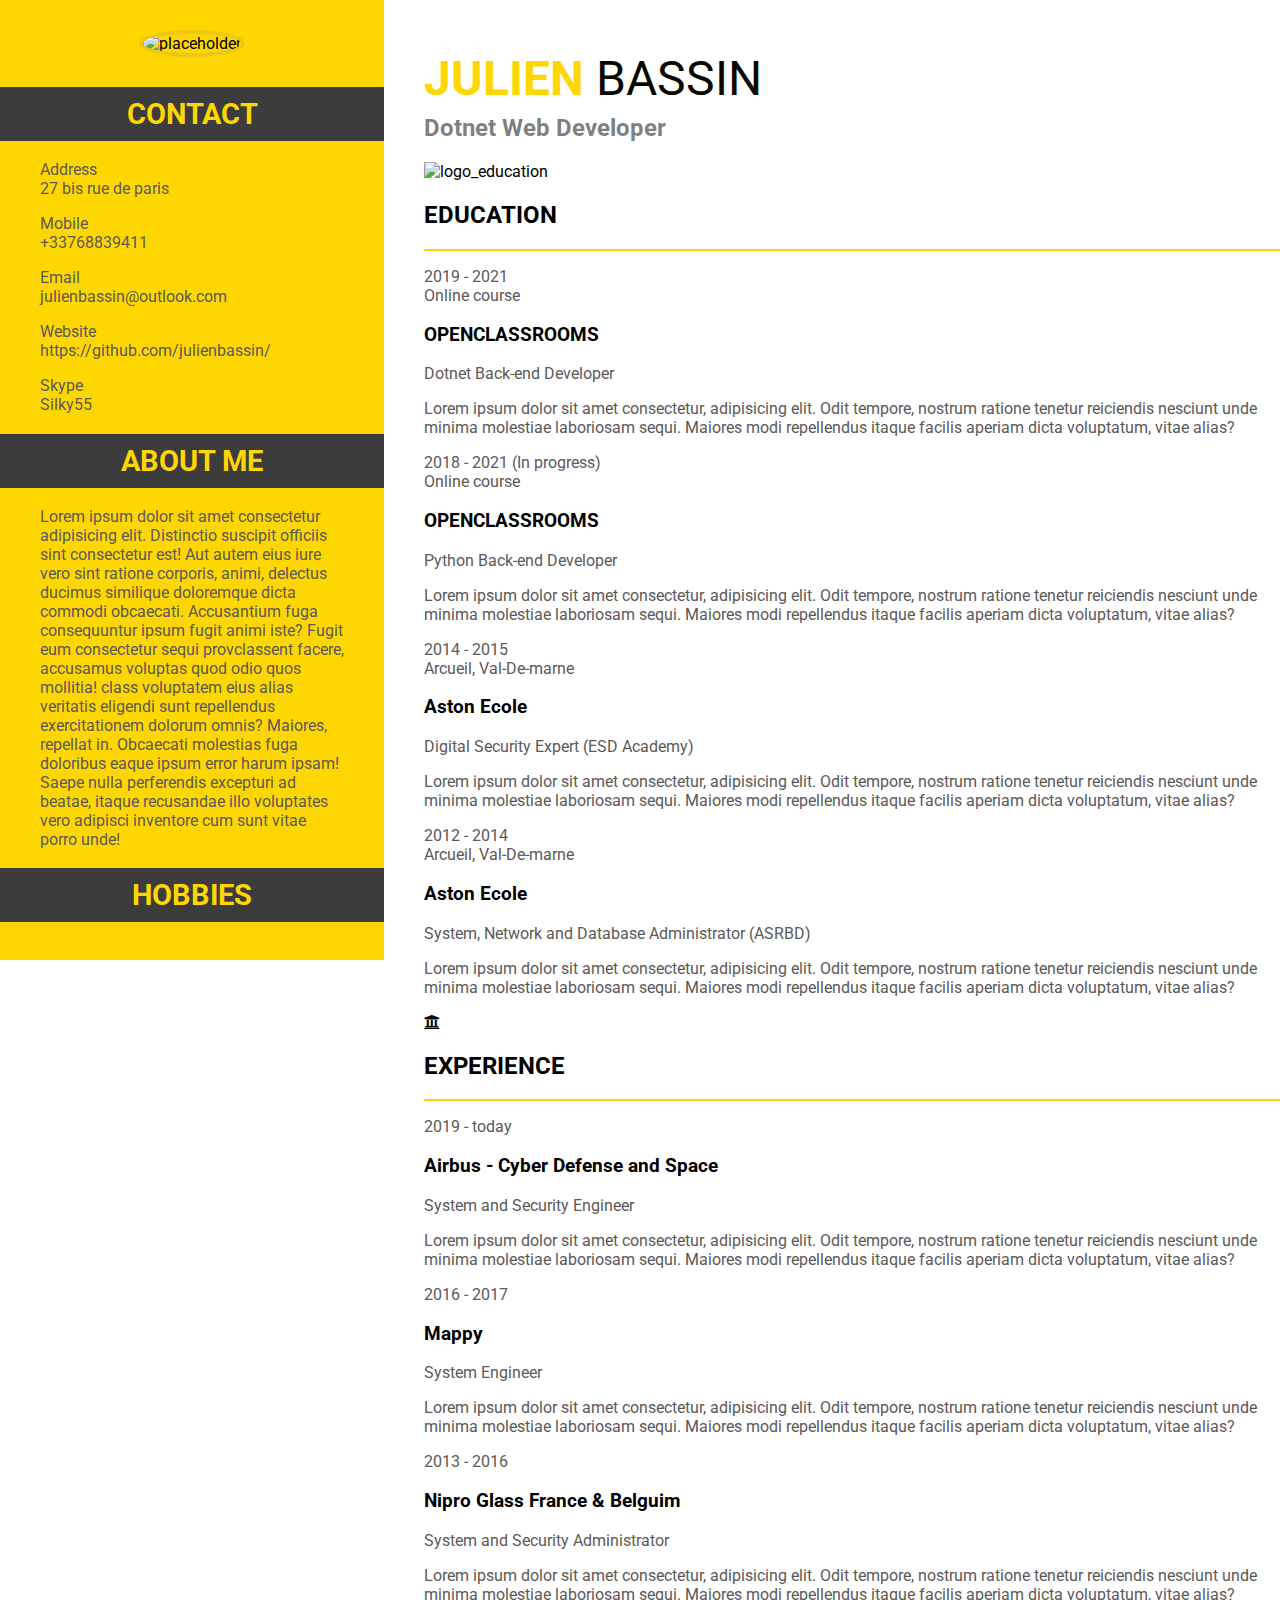
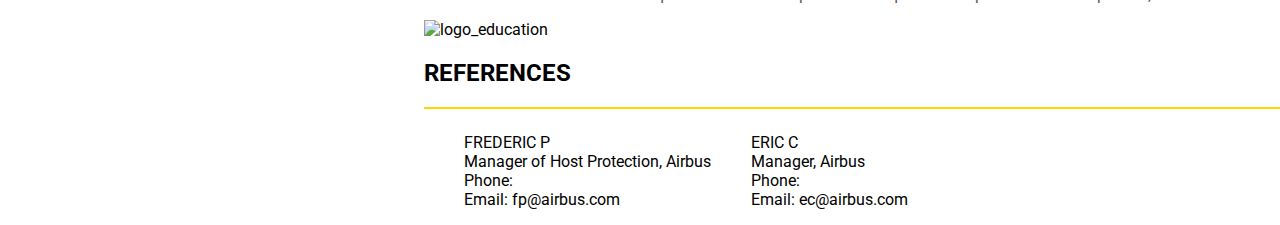
==== Projet 1/resume/index.html @ d7867b4b "create bank application" ====
<!DOCTYPE html>
<html lang="en">

<head>
    <meta charset="UTF-8">
    <title>Resume HTML 5 By Julien Bassin</title>
    <link rel="stylesheet" href="styleresume.css" type="text/css">
    <link href="https://fonts.googleapis.com/css?family=Open+Sans:300|Roboto&display=swap" rel="stylesheet">
    <link rel="stylesheet" href="fontawesome-free-5.11.2-web/css/all.css">
</head>

<body>
    <div class="container">
        <div class="info">
            <div class="photo_me">
                <img src="https://via.placeholder.com/175" alt="placeholder">
            </div>
            <div class="contact">
                <h1>CONTACT</h1>
                <p>
                    Address <br />
                    27 bis rue de paris
                </p>
                <p>
                    Mobile <br />
                    +33768839411
                </p>
                <p>
                    Email <br />
                    julienbassin@outlook.com
                </p>
                <p>
                    Website <br />
                    https://github.com/julienbassin/
                </p>
                <p>
                    Skype <br />
                    Silky55
                </p>
            </div>
            <div class="about_me">
                <h1>ABOUT ME</h1>
                <p>Lorem ipsum dolor sit amet consectetur adipisicing elit. Distinctio suscipit officiis sint
                    consectetur est! Aut autem eius iure vero sint ratione corporis, animi, delectus ducimus similique
                    doloremque dicta commodi obcaecati.
                    Accusantium fuga consequuntur ipsum fugit animi iste? Fugit eum consectetur sequi provclassent
                    facere, accusamus voluptas quod odio quos mollitia! class voluptatem eius alias veritatis eligendi
                    sunt repellendus exercitationem dolorum omnis?
                    Maiores, repellat in. Obcaecati molestias fuga doloribus eaque ipsum error harum ipsam! Saepe nulla
                    perferendis excepturi ad beatae, itaque recusandae illo voluptates vero adipisci inventore cum sunt
                    vitae porro unde!</p>
            </div>
            <div class="hobbies">
                <h1>HOBBIES</h1>
                <img src="#" alt="">
                <img src="#" alt="">
                <img src="#" alt="">
            </div>
        </div>
        <div class="principal">
            <h1 class="principal-title"><span class="color-principal-firstname">JULIEN</span>
                <span class="color-principal-lastname">BASSIN</span></h1>
            <h2 class="principal-title-h2">Dotnet Web Developer</h2>
            <section>
                <div class="education">
                    <img src="logo_education" alt="logo_education">
                    <h2>EDUCATION</h2>
                    <hr />
                    <div>
                        <p class="para-date">
                            2019 - 2021 <br />
                            Online course
                        </p>
                        <h3>OPENCLASSROOMS</h3>
                        <p>Dotnet Back-end Developer</p>
                        <p>Lorem ipsum dolor sit amet consectetur, adipisicing elit. Odit tempore, nostrum ratione
                            tenetur reiciendis nesciunt unde minima molestiae laboriosam sequi. Maiores modi repellendus
                            itaque facilis aperiam dicta voluptatum, vitae alias?</p>

                        <p class="para-date">
                            2018 - 2021 (In progress)<br />
                            Online course
                        </p>
                        <h3>OPENCLASSROOMS</h3>
                        <p>Python Back-end Developer</p>
                        <p>Lorem ipsum dolor sit amet consectetur, adipisicing elit. Odit tempore, nostrum ratione
                            tenetur reiciendis nesciunt unde minima molestiae laboriosam sequi. Maiores modi repellendus
                            itaque facilis aperiam dicta voluptatum, vitae alias?</p>

                        <p class="para-date">
                            2014 - 2015 <br />
                            Arcueil, Val-De-marne

                        </p>
                        <h3>Aston Ecole</h3>
                        <p>Digital Security Expert (ESD Academy)</p>
                        <p>Lorem ipsum dolor sit amet consectetur, adipisicing elit. Odit tempore, nostrum ratione
                            tenetur reiciendis nesciunt unde minima molestiae laboriosam sequi. Maiores modi repellendus
                            itaque facilis aperiam dicta voluptatum, vitae alias?</p>

                        <p class="para-date">
                            2012 - 2014 <br />
                            Arcueil, Val-De-marne
                        </p>
                        <h3>Aston Ecole</h3>
                        <p>System, Network and Database Administrator (ASRBD)</p>
                        <p>Lorem ipsum dolor sit amet consectetur, adipisicing elit. Odit tempore, nostrum ratione
                            tenetur reiciendis nesciunt unde minima molestiae laboriosam sequi. Maiores modi repellendus
                            itaque facilis aperiam dicta voluptatum, vitae alias?</p>
                    </div>
                </div>
                <div class="experience">
                    <!--<img src="logo_experience" alt="logo_education"> -->
                    <i class="fas fa-university"></i>
                    <h2>EXPERIENCE</h2>
                    <hr />
                    <div class="flex-container">
                        <div>
                            <p class="para-date">2019 - today</p>
                        </div>
                        <div>
                            <h3>Airbus - Cyber Defense and Space</h3>
                            <p class="companyName">System and Security Engineer</p>
                            <p class="text">Lorem ipsum dolor sit amet consectetur, adipisicing elit. Odit tempore,
                                nostrum ratione tenetur reiciendis nesciunt unde minima molestiae laboriosam sequi.
                                Maiores modi repellendus itaque facilis aperiam dicta voluptatum, vitae alias?</p>
                        </div>

                    </div>


                    <p class="para-date">2016 - 2017</p>
                    <h3>Mappy</h3>
                    <p>System Engineer</p>
                    <p>Lorem ipsum dolor sit amet consectetur, adipisicing elit. Odit tempore, nostrum ratione tenetur
                        reiciendis nesciunt unde minima molestiae laboriosam sequi. Maiores modi repellendus itaque
                        facilis aperiam dicta voluptatum, vitae alias?</p>

                    <p class="para-date">2013 - 2016</p>
                    <div class="para-div">
                        <h3>Nipro Glass France & Belguim</h3>
                        <p>System and Security Administrator</p>
                        <p>Lorem ipsum dolor sit amet consectetur, adipisicing elit. Odit tempore, nostrum ratione
                            tenetur reiciendis nesciunt unde minima molestiae laboriosam sequi. Maiores modi repellendus
                            itaque facilis aperiam dicta voluptatum, vitae alias?</p>
                    </div>

                </div>
                <div class="references">
                    <img src="logo_experience" alt="logo_education">
                    <h2>REFERENCES</h2>
                    <hr />
                    <div class="footer">
                        <div>
                            <ul>
                                <li>FREDERIC P</li>
                                <li>Manager of Host Protection, Airbus</li>
                                <li>Phone: </li>
                                <li>Email: fp@airbus.com</li>
                            </ul>
                        </div>
                        <div>
                            <ul>
                                <li>ERIC C</li>
                                <li>Manager, Airbus</li>
                                <li>Phone: </li>
                                <li>Email: ec@airbus.com</li>
                            </ul>
                        </div>
                    </div>
                </div>
            </section>
        </div>
    </div>
</body>

</html>
---- Projet 1/resume/styleresume.css ----
* {
    box-sizing: border-box;
}

body{
    font-size: 16px;
    font-family: 'Roboto', sans-serif;
    font-weight: light;
    width:100%;
    margin:0;
}

.principal{
    float: right;
    width: 70%;
    padding-left: 40px;
}

.principal-title{
    font-size: 3em;
    margin-top: 50px;
}

.experience{
}

.para-date{
}
.principal p {
    color: rgb(92, 89, 89);
}

.color-principal-firstname{
    color: #FFD700;
}

.color-principal-lastname{
    color: rgb(8, 7, 0);
    font-weight: lighter;
}

.principal-title-h2{
    margin-top: -25px;
    color: rgba(0, 0, 0, 0.5);
    font-weight: bold;

}

.fas fa-university{
    background-size: 20px 30px;
}

.footer {
    display: flex;

}

.footer div{
    justify-content: flex-start;
}

.references ul li{
    list-style: none;
}


.info{
    float: left;
    width:30%;
    height: 100%;
    background-color:#FFD700;
    margin-bottom: 0;
}

.info h1{
    text-align: center;
    background-color: rgb(61, 60, 60);
    color: #FFD700;
    font-size: 1.8em;
    padding: 10px 0;
}

.photo_me{
    margin: 30px;
    text-align: center;
}

.photo_me img{
    border-radius: 50%;
    border: 4px solid rgba(212,175,55, 0.4);
}

.info p {
    color: rgb(92, 89, 89);
    padding: 0 40px;
}

hr{
    border: 1px solid #FFD700;
}

.hobbies{

}
@media screen and (max-width : 770px){
    .photo_me img{
        border-radius: 50%;
        border: 4px solid rgba(212,175,55, 0.4);
        width : 100px;
        height: 100px;
    }


}
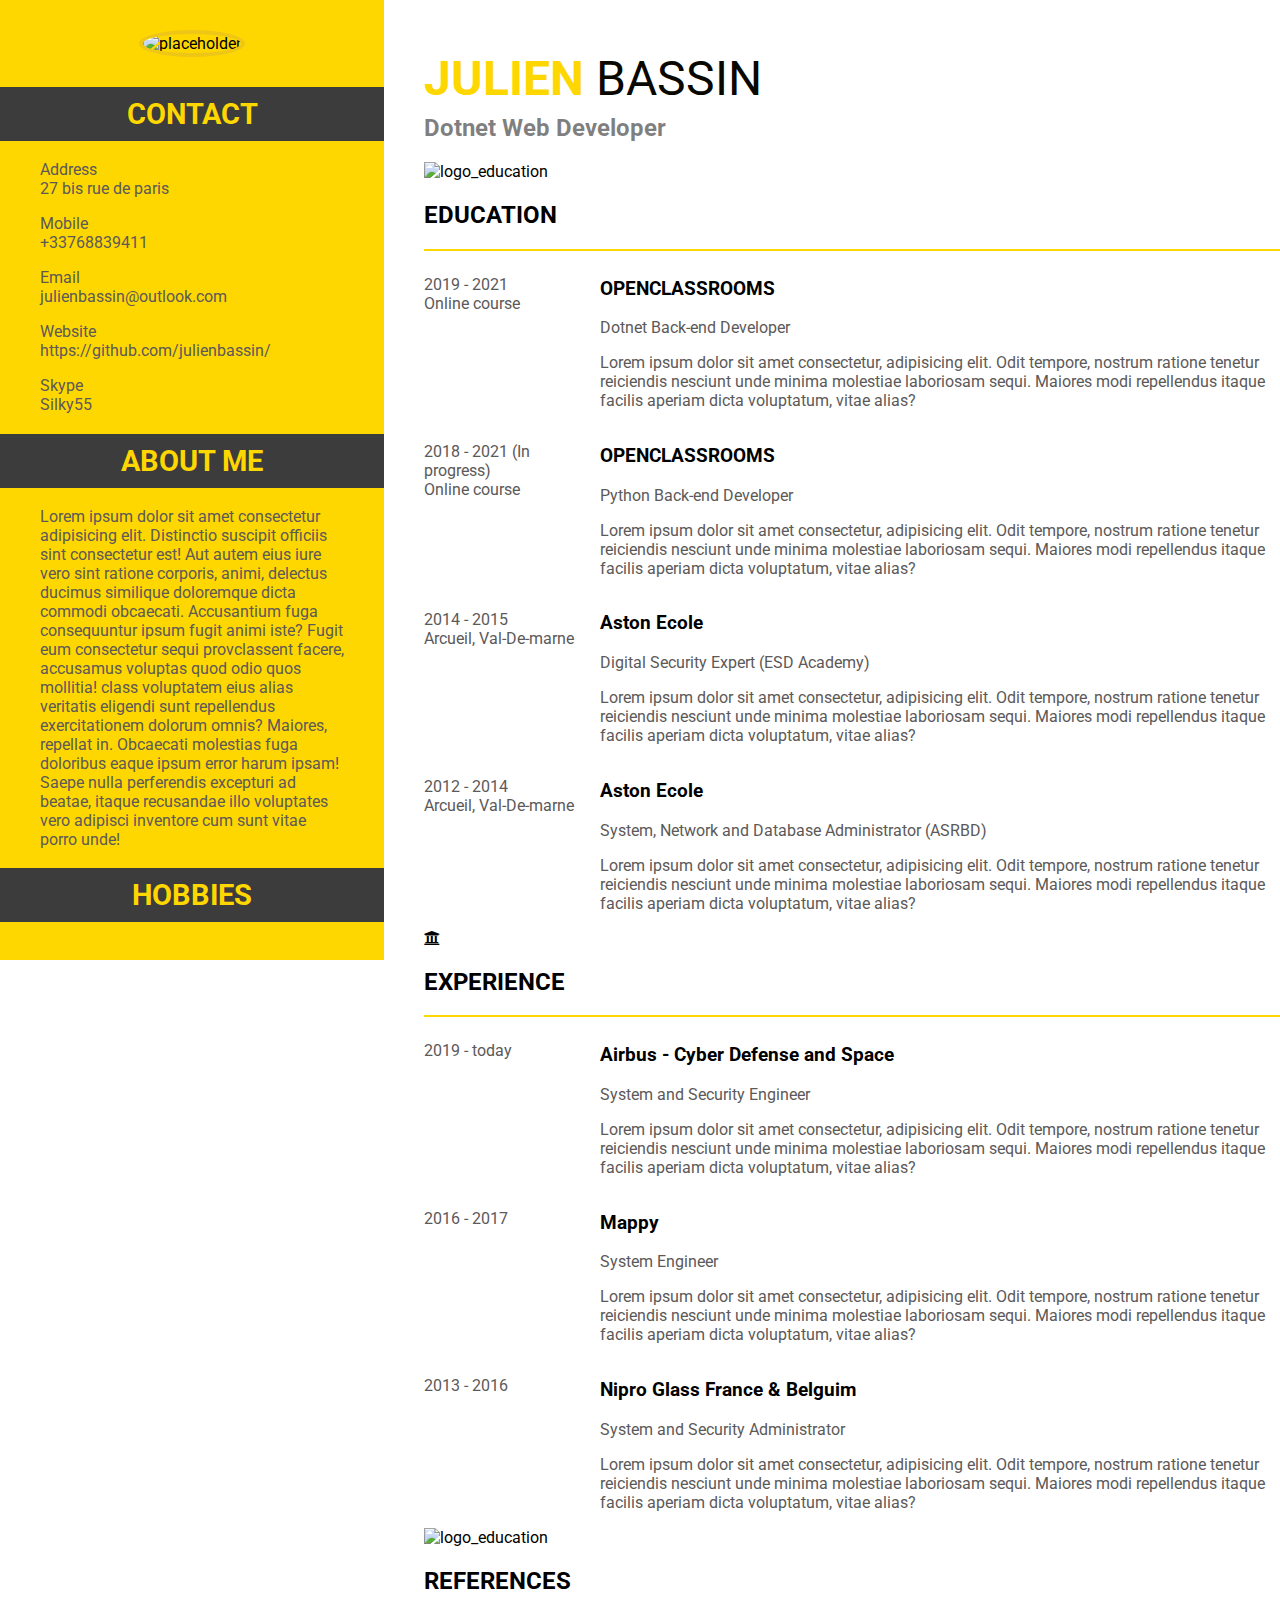
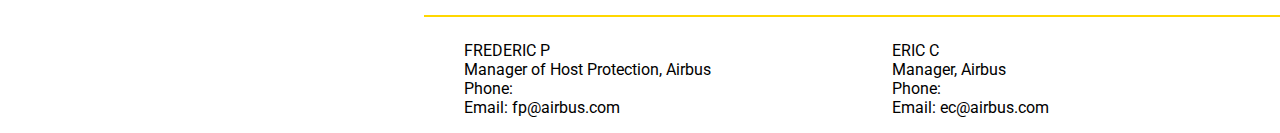
==== commit 93eb6de7: "update project 1" ====
--- a/Projet 1/resume/index.html
+++ b/Projet 1/resume/index.html
@@ -67,46 +67,73 @@
                     <h2>EDUCATION</h2>
                     <hr />
                     <div>
-                        <p class="para-date">
-                            2019 - 2021 <br />
-                            Online course
-                        </p>
-                        <h3>OPENCLASSROOMS</h3>
-                        <p>Dotnet Back-end Developer</p>
-                        <p>Lorem ipsum dolor sit amet consectetur, adipisicing elit. Odit tempore, nostrum ratione
-                            tenetur reiciendis nesciunt unde minima molestiae laboriosam sequi. Maiores modi repellendus
-                            itaque facilis aperiam dicta voluptatum, vitae alias?</p>
-
-                        <p class="para-date">
-                            2018 - 2021 (In progress)<br />
-                            Online course
-                        </p>
-                        <h3>OPENCLASSROOMS</h3>
-                        <p>Python Back-end Developer</p>
-                        <p>Lorem ipsum dolor sit amet consectetur, adipisicing elit. Odit tempore, nostrum ratione
-                            tenetur reiciendis nesciunt unde minima molestiae laboriosam sequi. Maiores modi repellendus
-                            itaque facilis aperiam dicta voluptatum, vitae alias?</p>
-
-                        <p class="para-date">
-                            2014 - 2015 <br />
-                            Arcueil, Val-De-marne
-
-                        </p>
-                        <h3>Aston Ecole</h3>
-                        <p>Digital Security Expert (ESD Academy)</p>
-                        <p>Lorem ipsum dolor sit amet consectetur, adipisicing elit. Odit tempore, nostrum ratione
-                            tenetur reiciendis nesciunt unde minima molestiae laboriosam sequi. Maiores modi repellendus
-                            itaque facilis aperiam dicta voluptatum, vitae alias?</p>
-
-                        <p class="para-date">
-                            2012 - 2014 <br />
-                            Arcueil, Val-De-marne
-                        </p>
-                        <h3>Aston Ecole</h3>
-                        <p>System, Network and Database Administrator (ASRBD)</p>
-                        <p>Lorem ipsum dolor sit amet consectetur, adipisicing elit. Odit tempore, nostrum ratione
-                            tenetur reiciendis nesciunt unde minima molestiae laboriosam sequi. Maiores modi repellendus
-                            itaque facilis aperiam dicta voluptatum, vitae alias?</p>
+                        <div class="flex-container">
+                            <div class="flex-item-left">
+                                <p>
+                                    2019 - 2021 <br />
+                                    Online course
+                                </p>
+                            </div>
+                            <div class="flex-item-right">
+                                <h3>OPENCLASSROOMS</h3>
+                                <p>Dotnet Back-end Developer</p>
+                                <p>Lorem ipsum dolor sit amet consectetur, adipisicing elit. Odit tempore, nostrum ratione
+                                    tenetur reiciendis nesciunt unde minima molestiae laboriosam sequi. Maiores modi repellendus
+                                    itaque facilis aperiam dicta voluptatum, vitae alias?
+                                </p>
+                            </div>
+                        </div>
+                        <div class="flex-container">
+                            <div class="flex-item-left">
+                                <p>
+                                    2018 - 2021 (In progress)<br />
+                                    Online course
+                                </p>
+                            </div>
+                            <div class="flex-item-right">
+                                <h3>OPENCLASSROOMS</h3>
+                                <p>Python Back-end Developer</p>
+                                <p>Lorem ipsum dolor sit amet consectetur, adipisicing elit. Odit tempore, nostrum ratione
+                                    tenetur reiciendis nesciunt unde minima molestiae laboriosam sequi. Maiores modi repellendus
+                                    itaque facilis aperiam dicta voluptatum, vitae alias?
+                                </p>
+                            </div>
+
+                        </div>
+
+                        <div class="flex-container">
+                            <div class="flex-item-left">
+                                    <p>
+                                            2014 - 2015 <br />
+                                            Arcueil, Val-De-marne
+
+                                    </p>
+                            </div>
+                            <div class="flex-item-right">
+                                    <h3>Aston Ecole</h3>
+                                    <p>Digital Security Expert (ESD Academy)</p>
+                                    <p>Lorem ipsum dolor sit amet consectetur, adipisicing elit. Odit tempore, nostrum ratione
+                                        tenetur reiciendis nesciunt unde minima molestiae laboriosam sequi. Maiores modi repellendus
+                                        itaque facilis aperiam dicta voluptatum, vitae alias?
+                                    </p>
+                            </div>
+                        </div>
+                        <div class="flex-container">
+                            <div class="flex-item-left">
+                                    <p>
+                                            2012 - 2014 <br />
+                                            Arcueil, Val-De-marne
+                                    </p>
+                            </div>
+                            <div class="flex-item-right">
+                                    <h3>Aston Ecole</h3>
+                                    <p>System, Network and Database Administrator (ASRBD)</p>
+                                    <p>Lorem ipsum dolor sit amet consectetur, adipisicing elit. Odit tempore, nostrum ratione
+                                        tenetur reiciendis nesciunt unde minima molestiae laboriosam sequi. Maiores modi repellendus
+                                        itaque facilis aperiam dicta voluptatum, vitae alias?
+                                    </p>
+                            </div>
+                        </div>
                     </div>
                 </div>
                 <div class="experience">
@@ -115,34 +142,42 @@
                     <h2>EXPERIENCE</h2>
                     <hr />
                     <div class="flex-container">
-                        <div>
-                            <p class="para-date">2019 - today</p>
-                        </div>
-                        <div>
+                        <div class="flex-item-left">
+                            <p>2019 - today</p>
+                        </div>
+                        <div class="flex-item-right">
                             <h3>Airbus - Cyber Defense and Space</h3>
                             <p class="companyName">System and Security Engineer</p>
                             <p class="text">Lorem ipsum dolor sit amet consectetur, adipisicing elit. Odit tempore,
                                 nostrum ratione tenetur reiciendis nesciunt unde minima molestiae laboriosam sequi.
                                 Maiores modi repellendus itaque facilis aperiam dicta voluptatum, vitae alias?</p>
                         </div>
-
-                    </div>
-
-
-                    <p class="para-date">2016 - 2017</p>
-                    <h3>Mappy</h3>
-                    <p>System Engineer</p>
-                    <p>Lorem ipsum dolor sit amet consectetur, adipisicing elit. Odit tempore, nostrum ratione tenetur
-                        reiciendis nesciunt unde minima molestiae laboriosam sequi. Maiores modi repellendus itaque
-                        facilis aperiam dicta voluptatum, vitae alias?</p>
-
-                    <p class="para-date">2013 - 2016</p>
-                    <div class="para-div">
-                        <h3>Nipro Glass France & Belguim</h3>
-                        <p>System and Security Administrator</p>
-                        <p>Lorem ipsum dolor sit amet consectetur, adipisicing elit. Odit tempore, nostrum ratione
-                            tenetur reiciendis nesciunt unde minima molestiae laboriosam sequi. Maiores modi repellendus
-                            itaque facilis aperiam dicta voluptatum, vitae alias?</p>
+                    </div>
+                    <div class="flex-container">
+                        <div class="flex-item-left">
+                            <p>2016 - 2017</p>
+                        </div>
+                        <div class="flex-item-right">
+                                <h3>Mappy</h3>
+                                <p>System Engineer</p>
+                                <p>Lorem ipsum dolor sit amet consectetur, adipisicing elit. Odit tempore, nostrum ratione tenetur
+                                    reiciendis nesciunt unde minima molestiae laboriosam sequi. Maiores modi repellendus itaque
+                                    facilis aperiam dicta voluptatum, vitae alias?
+                                </p>
+                        </div>
+                    </div>
+                    <div class="flex-container">
+                        <div class="flex-item-left">
+                            <p>2013 - 2016</p>
+                        </div>
+                        <div class="flex-item-right">
+                            <h3>Nipro Glass France & Belguim</h3>
+                            <p>System and Security Administrator</p>
+                            <p>Lorem ipsum dolor sit amet consectetur, adipisicing elit. Odit tempore, nostrum ratione
+                                tenetur reiciendis nesciunt unde minima molestiae laboriosam sequi. Maiores modi repellendus
+                                itaque facilis aperiam dicta voluptatum, vitae alias?
+                            </p>
+                        </div>
                     </div>
 
                 </div>
@@ -150,8 +185,8 @@
                     <img src="logo_experience" alt="logo_education">
                     <h2>REFERENCES</h2>
                     <hr />
-                    <div class="footer">
-                        <div>
+                    <div class="flex-container">
+                        <div class="flex-item-left">
                             <ul>
                                 <li>FREDERIC P</li>
                                 <li>Manager of Host Protection, Airbus</li>
@@ -159,7 +194,7 @@
                                 <li>Email: fp@airbus.com</li>
                             </ul>
                         </div>
-                        <div>
+                        <div class="flex-item-right">
                             <ul>
                                 <li>ERIC C</li>
                                 <li>Manager, Airbus</li>
--- a/Projet 1/resume/styleresume.css
+++ b/Projet 1/resume/styleresume.css
@@ -21,11 +21,6 @@
     margin-top: 50px;
 }
 
-.experience{
-}
-
-.para-date{
-}
 .principal p {
     color: rgb(92, 89, 89);
 }
@@ -46,14 +41,15 @@
 
 }
 
+.flex-item-left{
+    flex-basis: 50%;
+}
+
+
 .fas fa-university{
     background-size: 20px 30px;
 }
 
-.footer {
-    display: flex;
-
-}
 
 .footer div{
     justify-content: flex-start;
@@ -95,6 +91,10 @@
     padding: 0 40px;
 }
 
+.flex-container{
+    display: flex;
+}
+
 hr{
     border: 1px solid #FFD700;
 }
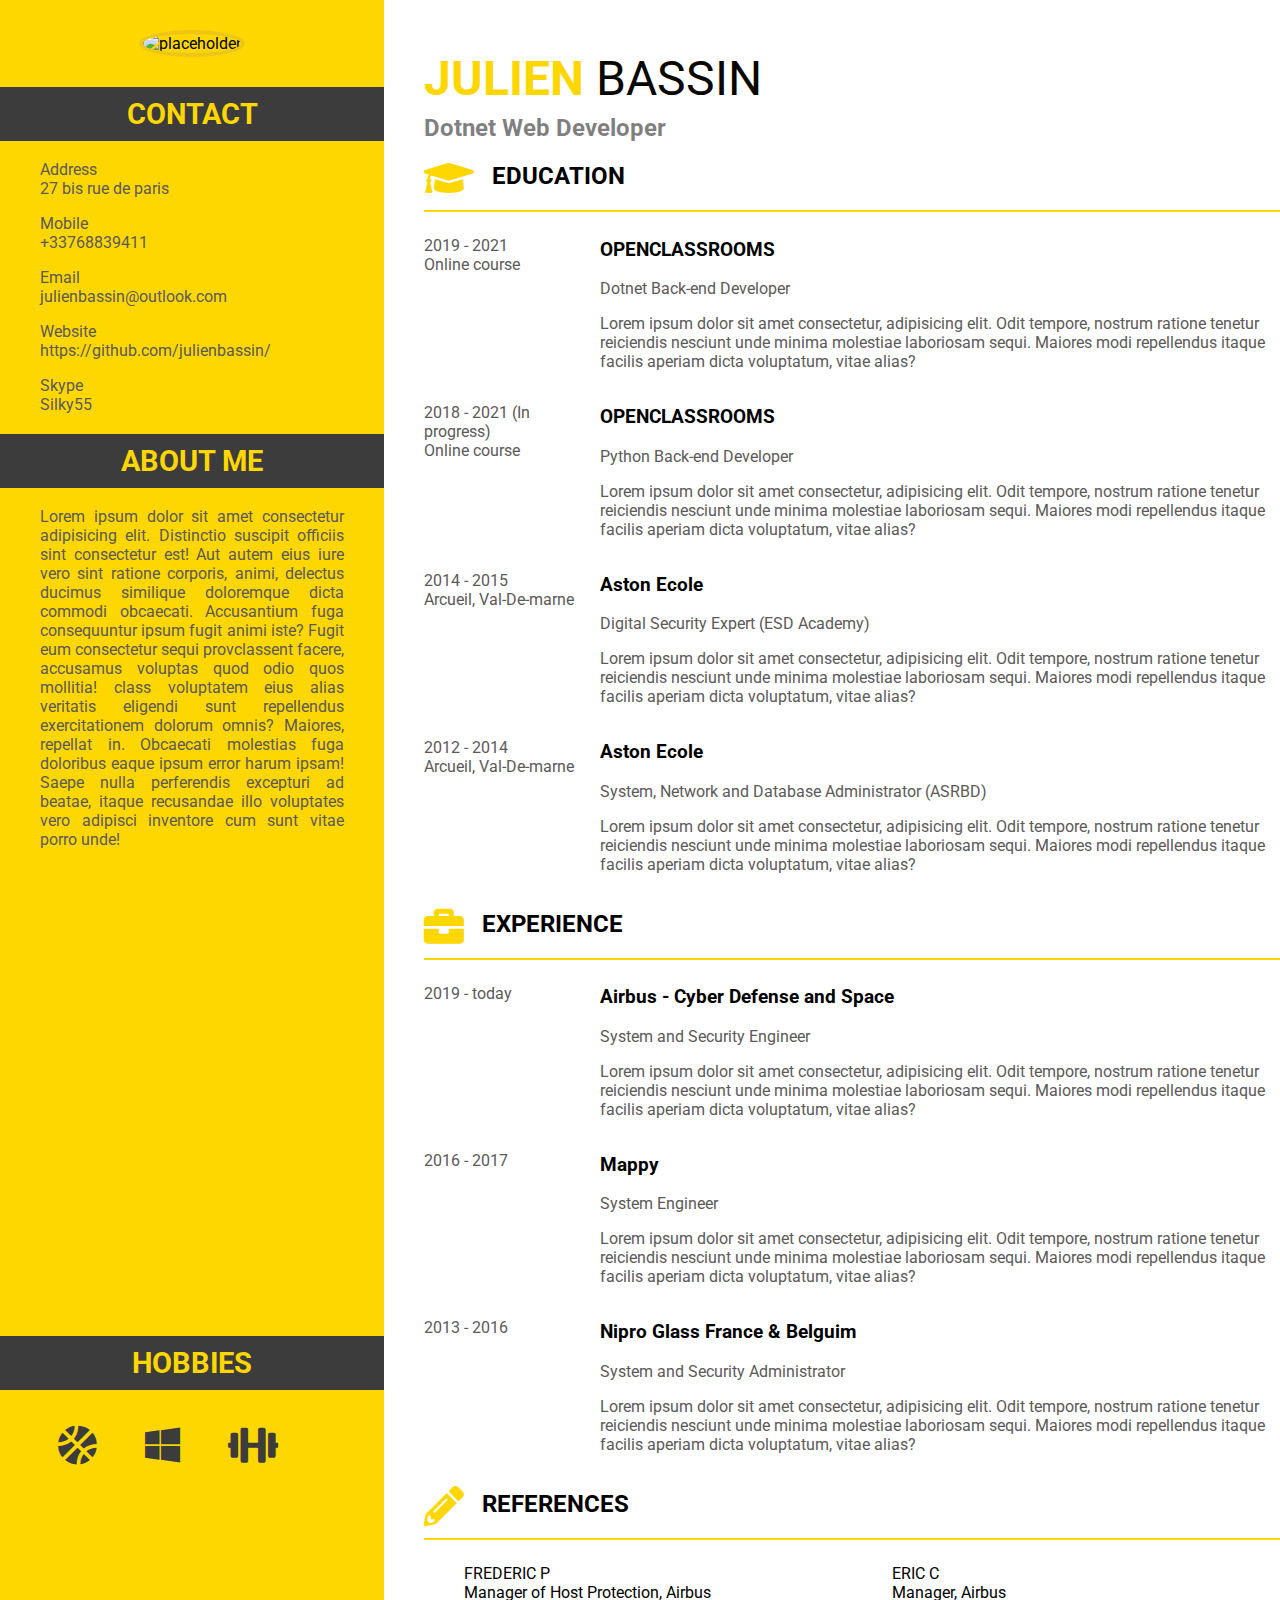
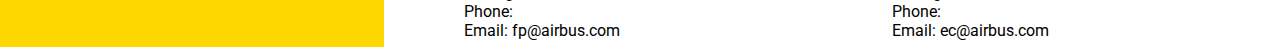
==== commit 47979f32: "update project 1" ====
--- a/Projet 1/resume/index.html
+++ b/Projet 1/resume/index.html
@@ -48,13 +48,16 @@
                     sunt repellendus exercitationem dolorum omnis?
                     Maiores, repellat in. Obcaecati molestias fuga doloribus eaque ipsum error harum ipsam! Saepe nulla
                     perferendis excepturi ad beatae, itaque recusandae illo voluptates vero adipisci inventore cum sunt
-                    vitae porro unde!</p>
+                    vitae porro unde!
+                </p>
             </div>
             <div class="hobbies">
                 <h1>HOBBIES</h1>
-                <img src="#" alt="">
-                <img src="#" alt="">
-                <img src="#" alt="">
+                <div class="div-hobbies">
+                    <span class="icon-hobbies"><i class="fas fa-basketball-ball"></i></span>
+                    <span class="icon-hobbies"><i class="fab fa-windows"></i></i></span>
+                    <span class="icon-hobbies"><i class="fas fa-dumbbell"></i></span>
+                </div>
             </div>
         </div>
         <div class="principal">
@@ -63,8 +66,9 @@
             <h2 class="principal-title-h2">Dotnet Web Developer</h2>
             <section>
                 <div class="education">
-                    <img src="logo_education" alt="logo_education">
-                    <h2>EDUCATION</h2>
+                    <!-- <img src="logo_education" alt="logo_education"> -->
+                    <span class="icon"><i class="fas fa-graduation-cap"></i></span>
+                    <h2 class="education-title">EDUCATION</h2>
                     <hr />
                     <div>
                         <div class="flex-container">
@@ -138,7 +142,7 @@
                 </div>
                 <div class="experience">
                     <!--<img src="logo_experience" alt="logo_education"> -->
-                    <i class="fas fa-university"></i>
+                    <span class="icon"><i class="fas fa-briefcase"></i></span>
                     <h2>EXPERIENCE</h2>
                     <hr />
                     <div class="flex-container">
@@ -182,7 +186,8 @@
 
                 </div>
                 <div class="references">
-                    <img src="logo_experience" alt="logo_education">
+                    <!-- <img src="logo_experience" alt="logo_education"> -->
+                    <span class="icon"><i class="fas fa-pencil-alt"></i></span>
                     <h2>REFERENCES</h2>
                     <hr />
                     <div class="flex-container">
--- a/Projet 1/resume/styleresume.css
+++ b/Projet 1/resume/styleresume.css
@@ -45,14 +45,32 @@
     flex-basis: 50%;
 }
 
+.about_me p {
+    height: 810px;
+    text-align: justify;
+}
 
-.fas fa-university{
-    background-size: 20px 30px;
+.icon{
+    position: relative;
+    float: left;
+    font-size: 40px;
+    margin: -6px 18px 0 0;
+    color: #FFD700;
 }
 
 
-.footer div{
-    justify-content: flex-start;
+.icon-hobbies{
+    position: relative;
+    float: left;
+    font-size: 40px;
+    margin: -6px 18px 0 0;
+    color: rgb(61, 60, 60);
+    padding-top: 20px;
+    padding-right: 30px;
+}
+
+.div-hobbies{
+    padding-left: 15%;
 }
 
 .references ul li{
@@ -63,7 +81,7 @@
 .info{
     float: left;
     width:30%;
-    height: 100%;
+    height: 1647px;
     background-color:#FFD700;
     margin-bottom: 0;
 }
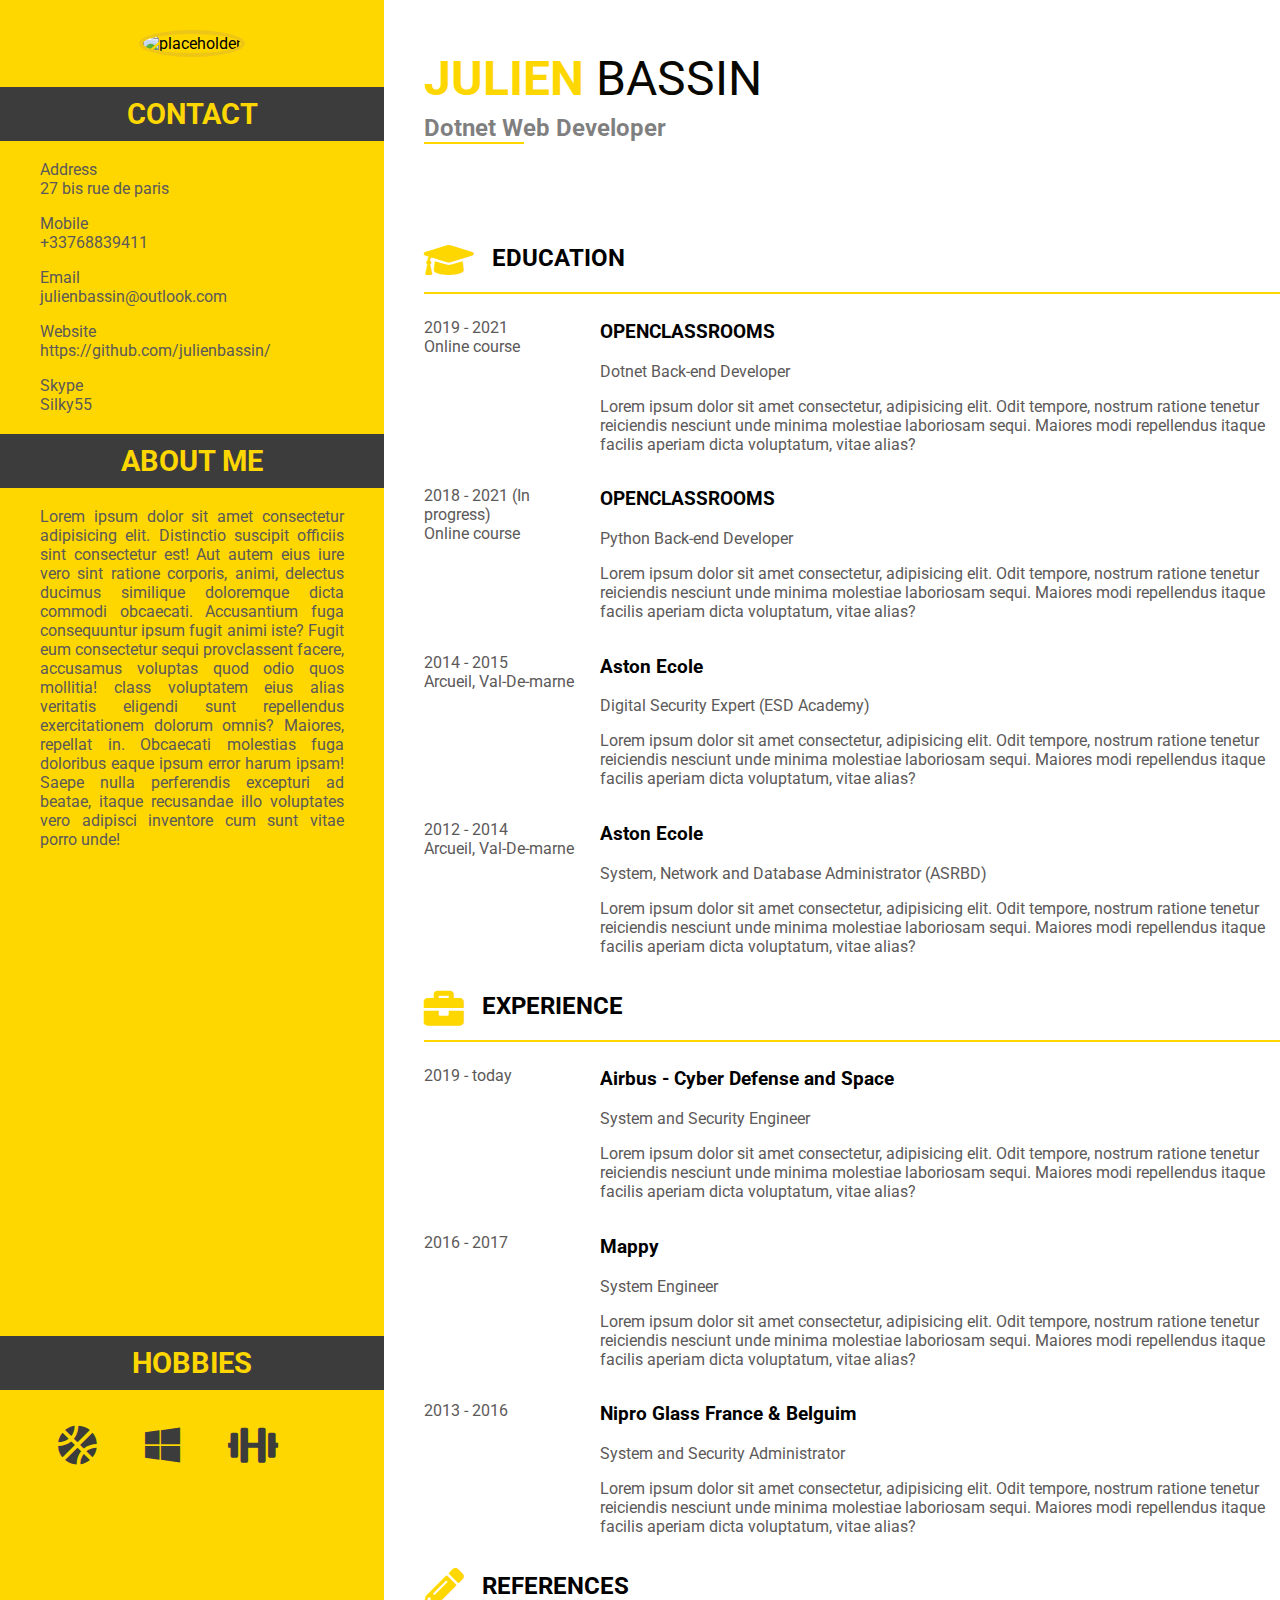
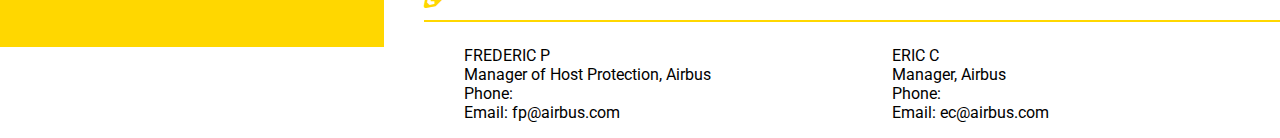
==== commit 49aa84df: "update resume" ====
--- a/Projet 1/resume/index.html
+++ b/Projet 1/resume/index.html
@@ -63,7 +63,7 @@
         <div class="principal">
             <h1 class="principal-title"><span class="color-principal-firstname">JULIEN</span>
                 <span class="color-principal-lastname">BASSIN</span></h1>
-            <h2 class="principal-title-h2">Dotnet Web Developer</h2>
+            <h2 class="principal-title-h2">Dotnet Web Developer<span></span></h2>
             <section>
                 <div class="education">
                     <!-- <img src="logo_education" alt="logo_education"> -->
--- a/Projet 1/resume/styleresume.css
+++ b/Projet 1/resume/styleresume.css
@@ -38,7 +38,15 @@
     margin-top: -25px;
     color: rgba(0, 0, 0, 0.5);
     font-weight: bold;
+    margin-bottom: 100px;
 
+}
+
+.principal-title-h2 span{
+    display: block;
+    width: 100px;
+    height: 2px;
+    background: #FFD700 ;
 }
 
 .flex-item-left{
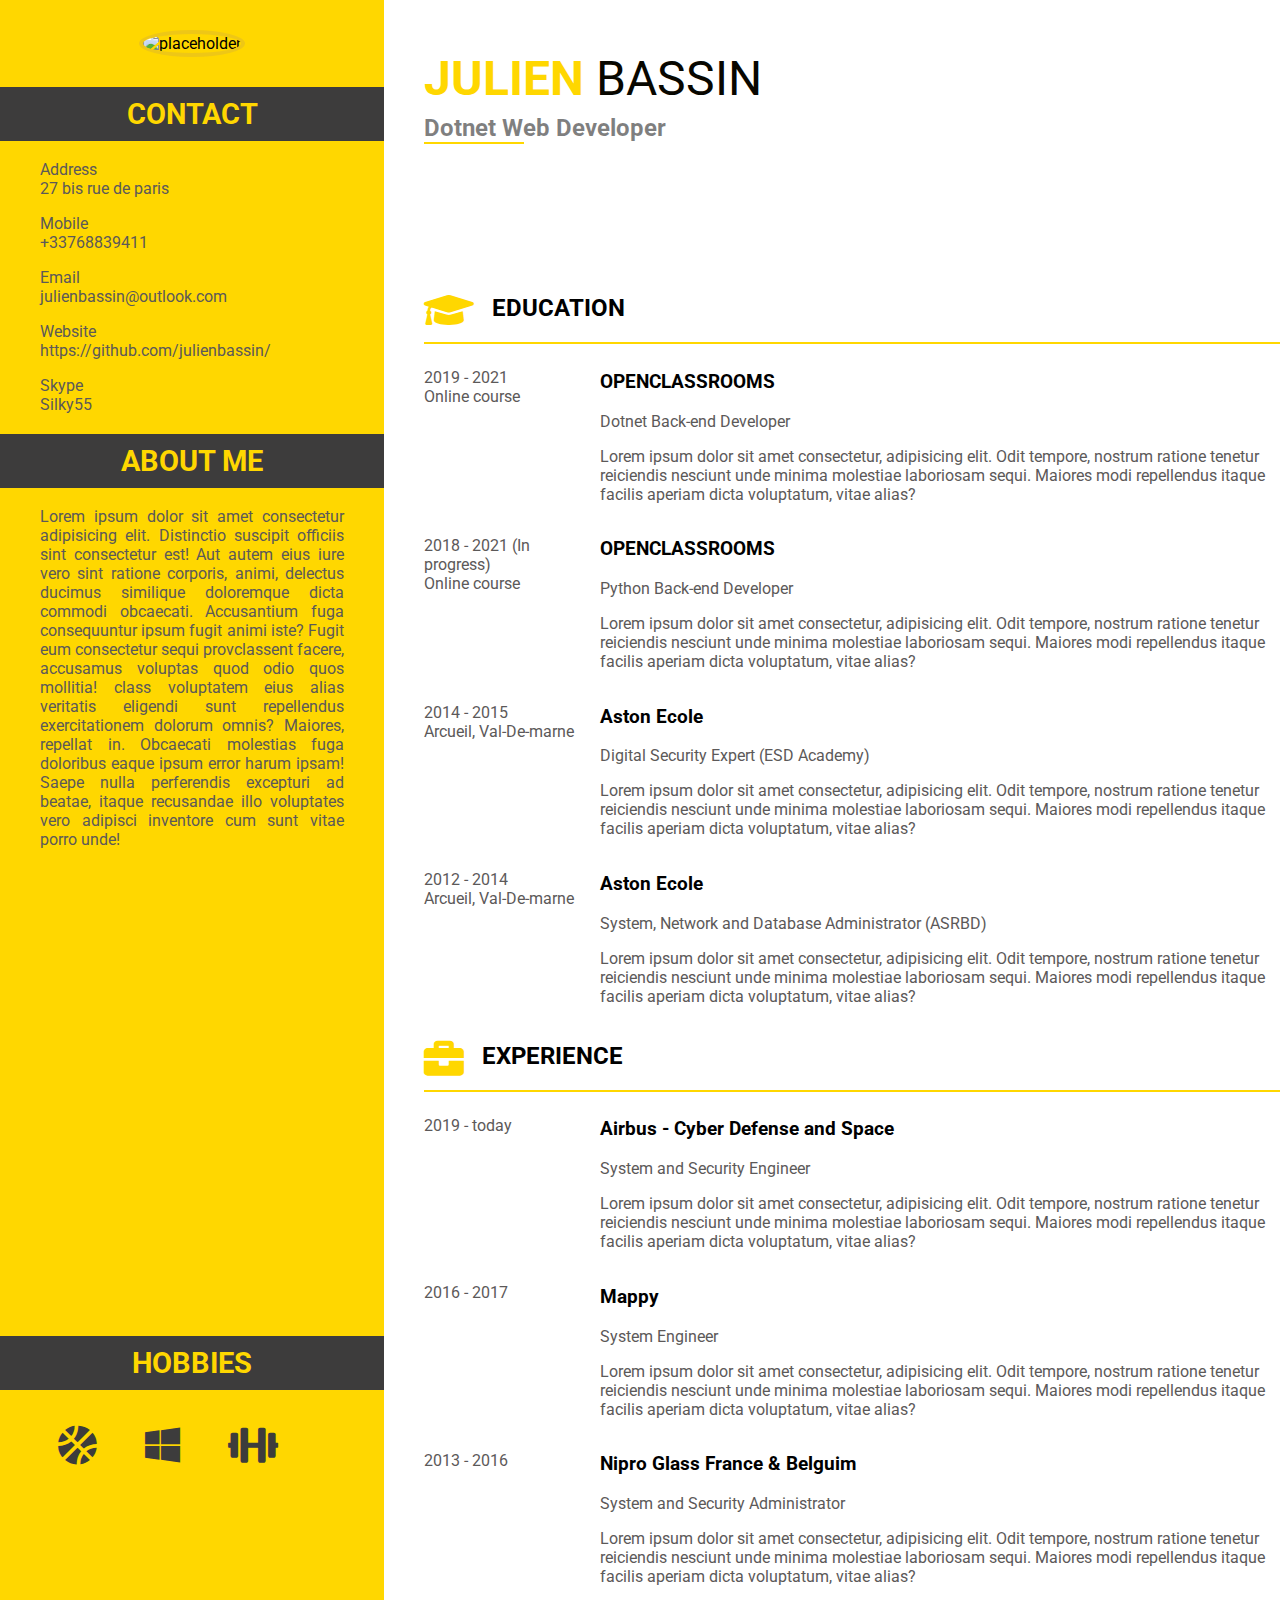
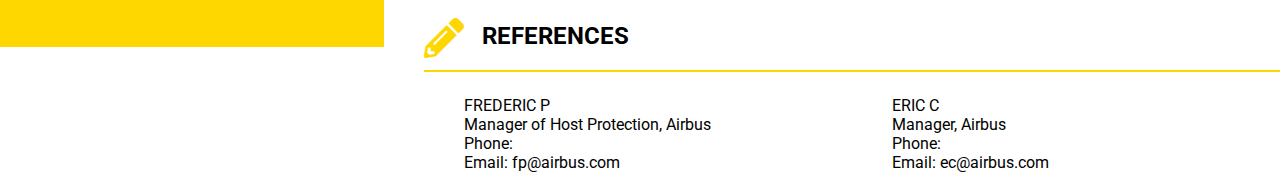
==== commit 16439953: "update my resume" ====
--- a/Projet 1/resume/index.html
+++ b/Projet 1/resume/index.html
@@ -63,7 +63,7 @@
         <div class="principal">
             <h1 class="principal-title"><span class="color-principal-firstname">JULIEN</span>
                 <span class="color-principal-lastname">BASSIN</span></h1>
-            <h2 class="principal-title-h2">Dotnet Web Developer<span></span></h2>
+            <h2 class="principal-title-h2">Dotnet Web Developer</h2>
             <section>
                 <div class="education">
                     <!-- <img src="logo_education" alt="logo_education"> -->
--- a/Projet 1/resume/styleresume.css
+++ b/Projet 1/resume/styleresume.css
@@ -38,11 +38,12 @@
     margin-top: -25px;
     color: rgba(0, 0, 0, 0.5);
     font-weight: bold;
-    margin-bottom: 100px;
+    margin-bottom: 150px;
 
 }
 
-.principal-title-h2 span{
+.principal-title-h2::after{
+    content: '';
     display: block;
     width: 100px;
     height: 2px;
@@ -125,16 +126,37 @@
     border: 1px solid #FFD700;
 }
 
-.hobbies{
 
-}
 @media screen and (max-width : 770px){
+
+    *{
+        box-sizing: border-box;
+    }
+
+    html,body{
+        font-size: 12px;
+    }
+
     .photo_me img{
         border-radius: 50%;
         border: 4px solid rgba(212,175,55, 0.4);
-        width : 100px;
-        height: 100px;
+        width : 75px;
+        height: 75px;
     }
 
+    .icon-hobbies{
+        position: relative;
+        float: left;
+        font-size: 34px;
+        margin: -6px 18px 0 0;
+        color: rgb(61, 60, 60);
+        padding-top: 20px;
+        padding-right: 15px;
+    }
+
+    .about_me p {
+        height: 800dpi;
+        text-align: justify;
+    }
 
 }
